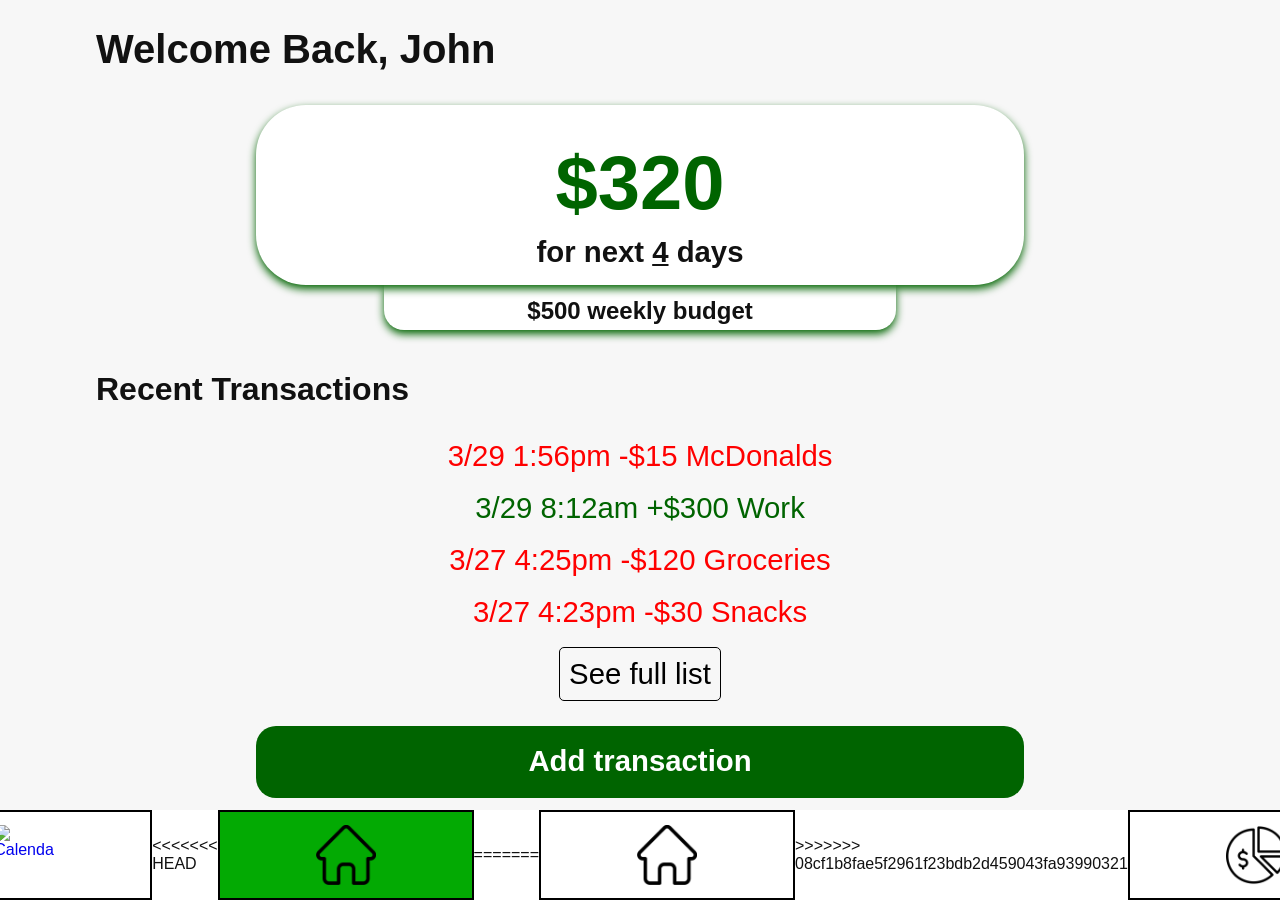
==== index.html @ 89012e49 "Changes" ====
<!DOCTYPE html>
<html lang="en">
<head>
  <meta charset="UTF-8" />
  <meta name="viewport" content="width=device-width, initial-scale=1.0" />
  <title>TerpFinance</title>
  <link rel="stylesheet" href="css/styles.css" />
</head>
<body id="home_background">
    <div class="welcome_message">
        <h1>Welcome Back, John</h1>
    </div>
    <div class="remaining_budget_bg">
        <h1 class="remaining_budget">$320</h1>
        <h2 class="remaining_time">for next <u>4</u> days</h1>
    </div>
    <div class="total_budget_bg">
        <h2 class="total_budget">$500 weekly budget</h1>
    </div>
    <div class="recent_transactions_message">
        <h1>Recent Transactions</h1>
    </div>
    <div class="recent_transactions_bg">
        <ul class="recent_transactions_list">
            <li class="transaction_red">3/29 1:56pm -$15 McDonalds</li>
            <li class="transaction_green">3/29 8:12am +$300 Work</li>
            <li class="transaction_red">3/27 4:25pm -$120 Groceries</li>
            <li class="transaction_red">3/27 4:23pm -$30 Snacks</li>
            <li><button id="open_full_list">See full list</button></li>
        </ul>
    </div>
    <div class="add_transaction_bg">
        <h2 class="add_transaction">Add transaction</h1>
    </div>

    <dialog id="full_list">
        <h2>All Transactions</h2>
        <p id="all_transactions">transaction 1<br>transaction 2<br>transaction 3<br>transaction4<br>transaction 5</p>
        <button id="close_full_list">Close</button>
    </dialog>

    <div class="navigation_bar"> 
        <ul class="menu_bar">
            <li><a href="analytics.html"><img src="Icon-Images/analytics.png" alt="Analytics" class="icon"></a></li>
            <li><a href="calendar.html"><img src="Icon-Images/calendar.png" alt="Calendar" class="icon"></a></li>
<<<<<<< HEAD
            <li><a href="index.html" class="active"><img src="Icon-Images/home.png" alt="Home" class="icon"></a></li>
=======
            <li><a href="index.html"><img src="Icon-Images/home.png" alt="Home" class="icon"></a></li>
>>>>>>> 08cf1b8fae5f2961f23bdb2d459043fa93990321
            <li><a href="budget.html"><img src="Icon-Images/budget.png" alt="Budget" class="icon"></a></li>
            <li><a href="profile.html"><img src="Icon-Images/profile.png" alt="Profile" class="icon"></a></li>
        </ul>
    </div>
    <script src="js/main.js"></script>
</body>
---- css/styles.css ----
* {
  box-sizing: border-box;
}

body {
  margin: 0;
  font-family: Arial, Helvetica, sans-serif;
  color: #111;
  background: #f7f7f7;
}

#home_background {
  height: 100vh;
  margin: 0;
  text-align: left;
  display: flex;
  flex-direction: column;
  align-items: center;
}

.welcome_message {
  height: 10vh;
  width: 85vw;
  margin-bottom: 15px;
  font-size: 15pt;
  font-family: 'Trebuchet MS', 'Lucida Sans Unicode', 'Lucida Grande', 'Lucida Sans', Arial, sans-serif;
}
  
.remaining_budget_bg {
  height: 20vh;
  width: 60vw;
  left: 20vw;
  flex-direction: column;
  display: flex;
  align-items: center;
  background-color: #ffffff;
  border-radius: 50px;
  box-shadow: 0 4px 8px 0 darkgreen;
  z-index: 1;
}

.remaining_budget {
  font-size: 57pt;
  font-family: 'Trebuchet MS', 'Lucida Sans Unicode', 'Lucida Grande', 'Lucida Sans', Arial, sans-serif;
  color: darkgreen;
  margin: 0;
  margin-top: 3.75vh;
}

.remaining_time {
  font-size: 22pt;
  font-family: 'Trebuchet MS', 'Lucida Sans Unicode', 'Lucida Grande', 'Lucida Sans', Arial, sans-serif;
  margin: 0;
  margin-top: 1vh;
}

.total_budget_bg {
  height: 5vh;
  width: 40vw;
  left: 30vw;
  flex-direction: column;
  display: flex;
  align-items: center;
  background-color: #ffffff;
  border-radius: 0 0 20px 20px;
  box-shadow: 0 4px 8px 0 darkgreen;
}

.total_budget {
  font-size: 18pt;
  font-family: 'Trebuchet MS', 'Lucida Sans Unicode', 'Lucida Grande', 'Lucida Sans', Arial, sans-serif;
  margin: 0;
  margin-top: 1.3vh;
}

.recent_transactions_message {
  height: auto;
  width: 85vw;
  margin-top: 20px;
  font-size: 12pt;
  font-family: 'Trebuchet MS', 'Lucida Sans Unicode', 'Lucida Grande', 'Lucida Sans', Arial, sans-serif;
}

.recent_transactions_bg {
  width: 100vw;
  height: auto;
  justify-content: center;
  align-items: center;
}

.recent_transactions_list {
  width: 100vw;
  display: flex;
  padding: 0;
  margin-top: 0;
  flex-direction: column;
  justify-content: center;
  align-items: center;
  list-style-type: none;
}

.transaction_red {
  padding: 1vh;
  font-size: 22pt;  
  font-family: 'Trebuchet MS', 'Lucida Sans Unicode', 'Lucida Grande', 'Lucida Sans', Arial, sans-serif;
  color: red;
}

.transaction_green {
  padding: 1vh;
  font-size: 22pt;  
  font-family: 'Trebuchet MS', 'Lucida Sans Unicode', 'Lucida Grande', 'Lucida Sans', Arial, sans-serif;
  color: darkgreen;
}

#open_full_list {
  all: unset;
  padding: 1vh;
  margin: 1vh;
  border: 1px black solid;
  border-radius: 5px;
  font-size: 22pt;  
  font-family: 'Trebuchet MS', 'Lucida Sans Unicode', 'Lucida Grande', 'Lucida Sans', Arial, sans-serif;
  color: #000000;
}

#full_list::backdrop {
    background-color: rgba(0, 0, 0, 0.5);
}

.add_transaction_bg {
  height: 8vh;
  width: 60vw;
  left: 20vw;
  flex-direction: column;
  display: flex;
  align-items: center;
  background-color: darkgreen;
  border-radius: 20px;
}

.add_transaction {
  font-size: 22pt;
  font-family: 'Trebuchet MS', 'Lucida Sans Unicode', 'Lucida Grande', 'Lucida Sans', Arial, sans-serif;
  color: #ffffff;
  margin: 0;
  margin-top: 2vh;
}

.navigation_bar {
  height: 10vh;
  width: 100vw;
  display: flex;
  position: fixed;
  margin: 0;
  bottom: 0;
  left: 0;
  z-index: 900;
}

.menu_bar {
  width: 100%;
  height: 100%;
  display: flex;
  justify-content: center;
  align-items: center;
  list-style-type: none;
  margin: 0;
  padding: 0;
  background-color: #ffffff;
}

.menu_bar li {
  margin: 0;
  padding: 0;
}

.menu_bar li a {
  width: 20vw;
  height: 10vh;
  display: flex;
  justify-content: center;
  align-items: center;
  text-decoration: none;
  border: 2px black solid;
<<<<<<< HEAD
  transition: background-color 0.2s ease;
}

.menu_bar li a:hover {
  background-color: rgb(3, 170, 3);
}

.menu_bar li a.active{
  background-color: rgb(3, 170, 3);
=======
}

.menu_bar li a:hover {
  background-color: #faf21b;
>>>>>>> 08cf1b8fae5f2961f23bdb2d459043fa93990321
}

.background {
  background-color: white;
}

.icon {
  width: 60px;
  height: 60px;
}

.pie-chart {
  margin: 50px auto;
  width: 400px;
  height: 400px;
  border-radius: 50%;
  background: conic-gradient(
    from 315deg,
    darkred 0% 5%,
    yellow 5% 15%,       
    darkgreen 15% 50%,   
    purple 50% 100%
  );
}

.color-text1 {
  color: yellow;
  background-color: black;
  padding: 10px;
  font-size: 24px;
  font-weight: bold;
  text-align: center;
}

.color-text2 {
  color: purple;
  background-color: yellow;
  padding: 10px;
  font-size: 24px;
  font-weight: bold;
  text-align: center;
}

.legend {
  list-style: none;
  padding: 0;
  display: flex;
  gap: 30px;
  align-items: center;
  background-color: rgba(39, 121, 165, 0);
}

.legend li {
  display: flex;
  align-items: center;
  margin-bottom: 8px;
}

.color-box {
  width: 20px;
  height: 20px;
  margin-right: 10px;
  border: 1px solid black;
}

.darkred { 
  background-color: darkred; 
}

.darkgreen {
  background-color: darkgreen; 
}

.purple { 
  background-color: purple; 
}

.yellow {
  background-color: yellow;
}

.pfp {
  display: flex;
  flex-direction: column;
  justify-content: center;
  align-items:center;
  margin-top: 60px;
  text-align: center;
}

.pfp p {
  font-weight: bold;
  font-size: 40px;
  margin-top: 15px;
  margin-bottom: 0;
}

.pfp-img {
  width: 200px;
  cursor: pointer;
}

.name {
  font-weight: bold;
  font-size: 22px;
  margin-top: 15px;
}

.notif {
  display: none; 
  position: fixed;
  top: 0;
  left: 0;
  width: 100%;
  height: 100%;
  background-color: rgba(0,0,0,0.5);
}

.notif-content {
  background-color: white;
  width: 300px;
  padding: 20px;
  margin: 200px auto;
  border-radius: 8px;
}

.close {
  margin-top: 15px;
  padding: 8px 15px;
  cursor: pointer;
}

/* Budget page styles */

.screen {
  width: 100%;
  max-width: 1000px;
  margin: 0 auto;
  padding: 32px 24px 120px;
}

.page-header h1 {
  margin: 0 0 8px;
  font-size: 44px;
}

.page-header p {
  margin: 0 0 20px;
  font-size: 24px;
  color: #555;
}

.card {
  background: #cfcdcd;
  border-radius: 22px;
  padding: 20px;
  margin-bottom: 18px;
  box-shadow: 0 1px 4px rgba(0, 0, 0, 0.08);
}

.summary-card h2,
.budget-section h2 {
  margin: 0 0 14px;
  font-size: 22px;
}

.inner-card {
  background: #f5f5f5;
  border-radius: 18px;
  padding: 18px;
}

.inner-card h3 {
  margin: 0 0 6px;
  font-size: 24px;
}

.muted {
  margin: 0;
<<<<<<< HEAD
  color: #222222;
  font-size: 24px;
=======
  color: #555;
  font-size: 21px;
>>>>>>> 08cf1b8fae5f2961f23bdb2d459043fa93990321
}

.row {
  display: flex;
}

.between {
  justify-content: space-between;
}

.start {
  align-items: flex-start;
}

.small-text {
<<<<<<< HEAD
  font-size: 21px;
  color: #222222;
=======
  font-size: 18px;
  color: #444;
>>>>>>> 08cf1b8fae5f2961f23bdb2d459043fa93990321
}

.money {
  font-weight: 700;
  font-size: 24px;
}

.positive {
  color: #3d7d4c;
}

.warning {
  color: #b38315;
}

.danger {
  color: #cc3b3b;
}

.progress-bar {
  width: 100%;
  height: 18px;
  background: #d5d5d5;
  border-radius: 999px;
  overflow: hidden;
  margin: 16px 0 16px;
}

.progress-fill {
  height: 100%;
  border-radius: 999px;
}

.budget-green {
  background: #4f8761;
}

.budget-yellow {
  background: #d6a834;
}

.budget-red {
  background: #d14a4a;
}

.action-row {
  display: flex;
  gap: 16px;
  margin-bottom: 18px;
}

.primary-btn,
.secondary-btn,
.icon-btn {
  border: none;
  cursor: pointer;
<<<<<<< HEAD
  font-size: 24px;
=======
  font-size: 18px;
>>>>>>> 08cf1b8fae5f2961f23bdb2d459043fa93990321
}

.primary-btn {
  flex: 1;
<<<<<<< HEAD
  background: #4e925d;
=======
  background: #5a9667;
>>>>>>> 08cf1b8fae5f2961f23bdb2d459043fa93990321
  color: white;
  padding: 15px 18px;
  border-radius: 16px;
}

.secondary-btn {
  flex: 1;
  background: white;
  color: #356a49;
  border: 2px solid #5a9667;
  padding: 13px 18px;
  border-radius: 16px;
}

.budget-section {
  margin-bottom: 20px;
}

.section-title-row {
  margin-bottom: 10px;
}
.collapsible-header {
  display: flex;
  justify-content: space-between;
  align-items: center;
  cursor: pointer;
}

.expand-toggle {
  background: transparent;
  border: none;
  cursor: pointer;
  padding: 4px 8px;
  display: flex;
  align-items: center;
  justify-content: center;
}

.expand-toggle .chevron {
  font-size: 20px;
  transition: transform 0.25s ease;
}

.expand-toggle .chevron.rotated {
  transform: rotate(-90deg);
}

.budget-card {
<<<<<<< HEAD
  background: #ffffff;
  border: 5px solid #929292;
=======
  background: #cfcdcd;
>>>>>>> 08cf1b8fae5f2961f23bdb2d459043fa93990321
  border-radius: 20px;
  padding: 18px;
  margin-bottom: 14px;
  box-shadow: 0 1px 3px rgba(0, 0, 0, 0.07);
}

.budget-top {
  display: flex;
  justify-content: space-between;
  align-items: flex-start;
  gap: 14px;
}

.budget-card h3 {
  margin: 0 0 8px;
<<<<<<< HEAD
  font-size: 24px;
}

.budget-meta {
  font-size: 23px;
=======
  font-size: 22px;
}

.budget-meta {
  font-size: 18px;
>>>>>>> 08cf1b8fae5f2961f23bdb2d459043fa93990321
  margin-bottom: 6px;
}

.status-text {
<<<<<<< HEAD
  font-size: 20px;
=======
  font-size: 17px;
>>>>>>> 08cf1b8fae5f2961f23bdb2d459043fa93990321
  font-weight: 700;
  margin-top: 10px;
}

.status-good {
  color: #3d7d4c;
}

.status-warning {
  color: #b38315;
}

.status-danger {
  color: #cc3b3b;
}

.card-button-row {
  display: flex;
  gap: 14px;
  margin-top: 16px;
}

.modal {
  position: fixed;
  inset: 0;
  background: rgba(0, 0, 0, 0.42);
  display: flex;
  justify-content: center;
  align-items: center;
  padding: 18px;
  z-index: 1000;
}

.modal-content {
  width: 540px;
  max-height: 90vh;
  overflow-y: auto;
  background: white;
  border-radius: 24px;
  padding: 22px 26px 26px;
}

.modal-header {
  display: flex;
  justify-content: space-between;
  align-items: center;
  margin-bottom: 12px;
}

.modal-header h2 {
  margin: 0;
  font-size: 30px;
}

.icon-btn {
  background: transparent;
  font-size: 28px;
  line-height: 1;
  color: #111;
}

.modal-content form {
  display: flex;
  flex-direction: column;
  gap: 10px;
}

.modal-content label {
  font-size: 18px;
  font-weight: 700;
  margin-top: 4px;
}

.modal-content input,
.modal-content select {
  width: 100%;
  padding: 14px 16px;
  border: 1px solid #bdbdbd;
  border-radius: 14px;
  font-size: 18px;
  background: white;
}

.modal-button-row {
  display: flex;
  gap: 16px;
  margin-top: 20px;
}

.hidden,
.modal.hidden {
  display: none !important;
}

.profile-container {
  padding: 20px;
  margin-bottom: 120px;
}

.profile-container h2 {
  font-size: 28px;
  margin-bottom: 15px;
}

.preset {
  background: #e5e5e5;
  border-radius: 15px;
  margin-bottom: 12px;
  overflow: hidden;
}

.preset-header {
  width: 100%;
  padding: 15px;
  font-size: 18px;
  background: none;
  border: none;
  text-align: left;
  cursor: pointer;
  display: flex;
  justify-content: space-between;
}

.preset-header:hover {
  background: #d4d4d4;
}

.preset-content {
  display: none;
  padding: 15px;
  background: #f9f9f9;
}

.preset-content input,
.preset-content select {
  width: 100%;
  padding: 8px;
  margin: 6px 0 12px;
  border-radius: 8px;
  border: 1px solid #ccc;
}

.radio-group {
  display: flex;
  gap: 15px;
  margin-bottom: 10px;
}

.custom-profile {
  margin-top: 20px;
  text-align: center;
}

.custom-btn {
  background: #ddd;
  padding: 15px;
  border-radius: 12px;
  border: none;
  cursor: pointer;
  font-size: 16px;
}

.save-btn {
  margin-top: 10px;
  background: darkgreen;
  color: white;
  padding: 10px;
  border-radius: 10px;
  border: none;
  cursor: pointer;
}

.hidden {
  display: none;
}
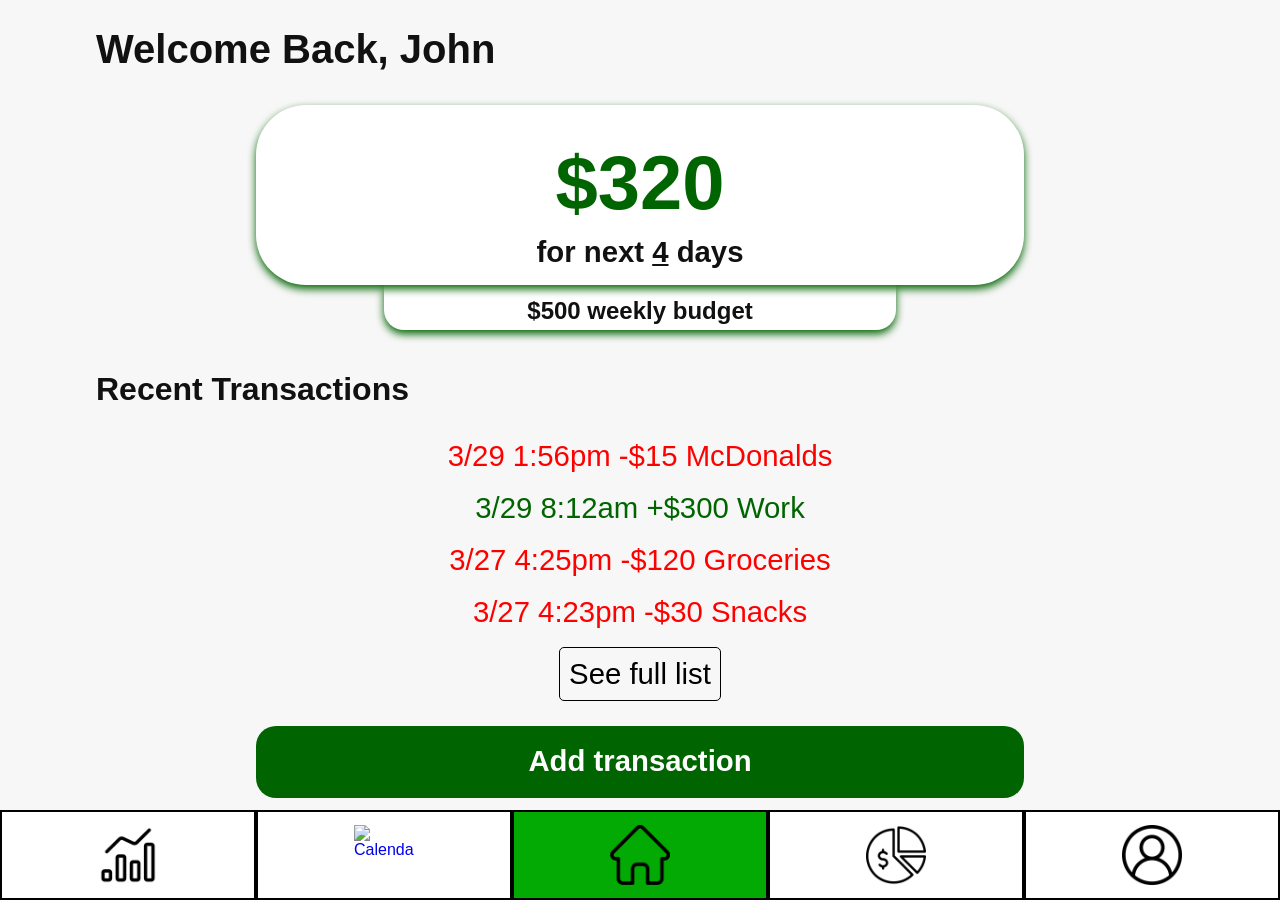
==== commit ffb1649d: "Changes-Arik" ====
--- a/index.html
+++ b/index.html
@@ -43,11 +43,7 @@
         <ul class="menu_bar">
             <li><a href="analytics.html"><img src="Icon-Images/analytics.png" alt="Analytics" class="icon"></a></li>
             <li><a href="calendar.html"><img src="Icon-Images/calendar.png" alt="Calendar" class="icon"></a></li>
-<<<<<<< HEAD
             <li><a href="index.html" class="active"><img src="Icon-Images/home.png" alt="Home" class="icon"></a></li>
-=======
-            <li><a href="index.html"><img src="Icon-Images/home.png" alt="Home" class="icon"></a></li>
->>>>>>> 08cf1b8fae5f2961f23bdb2d459043fa93990321
             <li><a href="budget.html"><img src="Icon-Images/budget.png" alt="Budget" class="icon"></a></li>
             <li><a href="profile.html"><img src="Icon-Images/profile.png" alt="Profile" class="icon"></a></li>
         </ul>
--- a/css/styles.css
+++ b/css/styles.css
@@ -183,7 +183,6 @@
   align-items: center;
   text-decoration: none;
   border: 2px black solid;
-<<<<<<< HEAD
   transition: background-color 0.2s ease;
 }
 
@@ -193,12 +192,6 @@
 
 .menu_bar li a.active{
   background-color: rgb(3, 170, 3);
-=======
-}
-
-.menu_bar li a:hover {
-  background-color: #faf21b;
->>>>>>> 08cf1b8fae5f2961f23bdb2d459043fa93990321
 }
 
 .background {
@@ -378,13 +371,8 @@
 
 .muted {
   margin: 0;
-<<<<<<< HEAD
   color: #222222;
   font-size: 24px;
-=======
-  color: #555;
-  font-size: 21px;
->>>>>>> 08cf1b8fae5f2961f23bdb2d459043fa93990321
 }
 
 .row {
@@ -400,13 +388,8 @@
 }
 
 .small-text {
-<<<<<<< HEAD
   font-size: 21px;
   color: #222222;
-=======
-  font-size: 18px;
-  color: #444;
->>>>>>> 08cf1b8fae5f2961f23bdb2d459043fa93990321
 }
 
 .money {
@@ -463,20 +446,12 @@
 .icon-btn {
   border: none;
   cursor: pointer;
-<<<<<<< HEAD
   font-size: 24px;
-=======
-  font-size: 18px;
->>>>>>> 08cf1b8fae5f2961f23bdb2d459043fa93990321
 }
 
 .primary-btn {
   flex: 1;
-<<<<<<< HEAD
   background: #4e925d;
-=======
-  background: #5a9667;
->>>>>>> 08cf1b8fae5f2961f23bdb2d459043fa93990321
   color: white;
   padding: 15px 18px;
   border-radius: 16px;
@@ -525,12 +500,8 @@
 }
 
 .budget-card {
-<<<<<<< HEAD
   background: #ffffff;
   border: 5px solid #929292;
-=======
-  background: #cfcdcd;
->>>>>>> 08cf1b8fae5f2961f23bdb2d459043fa93990321
   border-radius: 20px;
   padding: 18px;
   margin-bottom: 14px;
@@ -546,28 +517,16 @@
 
 .budget-card h3 {
   margin: 0 0 8px;
-<<<<<<< HEAD
   font-size: 24px;
 }
 
 .budget-meta {
   font-size: 23px;
-=======
-  font-size: 22px;
-}
-
-.budget-meta {
-  font-size: 18px;
->>>>>>> 08cf1b8fae5f2961f23bdb2d459043fa93990321
   margin-bottom: 6px;
 }
 
 .status-text {
-<<<<<<< HEAD
   font-size: 20px;
-=======
-  font-size: 17px;
->>>>>>> 08cf1b8fae5f2961f23bdb2d459043fa93990321
   font-weight: 700;
   margin-top: 10px;
 }
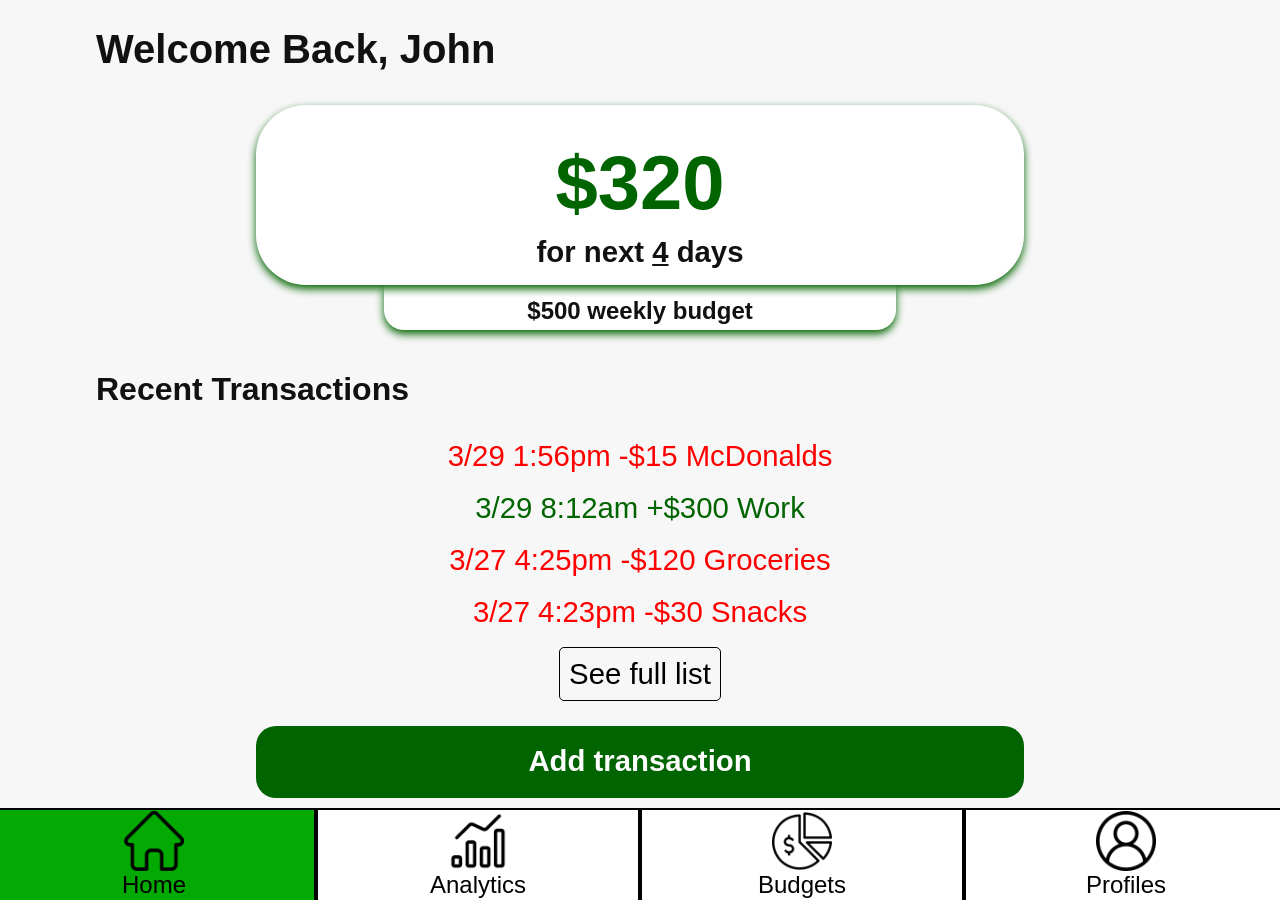
==== commit 5f3b263f: "navbar changes" ====
--- a/index.html
+++ b/index.html
@@ -41,12 +41,11 @@
 
     <div class="navigation_bar"> 
         <ul class="menu_bar">
-            <li><a href="analytics.html"><img src="Icon-Images/analytics.png" alt="Analytics" class="icon"></a></li>
-            <li><a href="calendar.html"><img src="Icon-Images/calendar.png" alt="Calendar" class="icon"></a></li>
-            <li><a href="index.html" class="active"><img src="Icon-Images/home.png" alt="Home" class="icon"></a></li>
-            <li><a href="budget.html"><img src="Icon-Images/budget.png" alt="Budget" class="icon"></a></li>
-            <li><a href="profile.html"><img src="Icon-Images/profile.png" alt="Profile" class="icon"></a></li>
+            <li><a href="index.html" class="active"><img src="Icon-Images/home.png" alt="Home" class="icon"><p>Home</p></a></li>
+            <li><a href="analytics.html"><img src="Icon-Images/analytics.png" alt="Analytics" class="icon"><p>Analytics</p></a></li>
+            <li><a href="budget.html"><img src="Icon-Images/budget.png" alt="Budget" class="icon"><p>Budgets</p></a></li>
+            <li><a href="profile.html"><img src="Icon-Images/profile.png" alt="Profile" class="icon"><p>Profiles</p></a></li>
         </ul>
     </div>
     <script src="js/main.js"></script>
-</body>
+</body>
--- a/css/styles.css
+++ b/css/styles.css
@@ -4,7 +4,7 @@
 
 body {
   margin: 0;
-  font-family: Arial, Helvetica, sans-serif;
+  font-family: Arial;
   color: #111;
   background: #f7f7f7;
 }
@@ -23,7 +23,7 @@
   width: 85vw;
   margin-bottom: 15px;
   font-size: 15pt;
-  font-family: 'Trebuchet MS', 'Lucida Sans Unicode', 'Lucida Grande', 'Lucida Sans', Arial, sans-serif;
+  font-family: Arial;
 }
   
 .remaining_budget_bg {
@@ -41,7 +41,7 @@
 
 .remaining_budget {
   font-size: 57pt;
-  font-family: 'Trebuchet MS', 'Lucida Sans Unicode', 'Lucida Grande', 'Lucida Sans', Arial, sans-serif;
+  font-family: Arial;
   color: darkgreen;
   margin: 0;
   margin-top: 3.75vh;
@@ -49,7 +49,7 @@
 
 .remaining_time {
   font-size: 22pt;
-  font-family: 'Trebuchet MS', 'Lucida Sans Unicode', 'Lucida Grande', 'Lucida Sans', Arial, sans-serif;
+  font-family: Arial;
   margin: 0;
   margin-top: 1vh;
 }
@@ -68,7 +68,7 @@
 
 .total_budget {
   font-size: 18pt;
-  font-family: 'Trebuchet MS', 'Lucida Sans Unicode', 'Lucida Grande', 'Lucida Sans', Arial, sans-serif;
+  font-family: Arial;
   margin: 0;
   margin-top: 1.3vh;
 }
@@ -78,7 +78,7 @@
   width: 85vw;
   margin-top: 20px;
   font-size: 12pt;
-  font-family: 'Trebuchet MS', 'Lucida Sans Unicode', 'Lucida Grande', 'Lucida Sans', Arial, sans-serif;
+  font-family: Arial;
 }
 
 .recent_transactions_bg {
@@ -102,14 +102,14 @@
 .transaction_red {
   padding: 1vh;
   font-size: 22pt;  
-  font-family: 'Trebuchet MS', 'Lucida Sans Unicode', 'Lucida Grande', 'Lucida Sans', Arial, sans-serif;
+  font-family: Arial;
   color: red;
 }
 
 .transaction_green {
   padding: 1vh;
   font-size: 22pt;  
-  font-family: 'Trebuchet MS', 'Lucida Sans Unicode', 'Lucida Grande', 'Lucida Sans', Arial, sans-serif;
+  font-family: Arial;
   color: darkgreen;
 }
 
@@ -120,7 +120,7 @@
   border: 1px black solid;
   border-radius: 5px;
   font-size: 22pt;  
-  font-family: 'Trebuchet MS', 'Lucida Sans Unicode', 'Lucida Grande', 'Lucida Sans', Arial, sans-serif;
+  font-family: Arial;
   color: #000000;
 }
 
@@ -141,7 +141,7 @@
 
 .add_transaction {
   font-size: 22pt;
-  font-family: 'Trebuchet MS', 'Lucida Sans Unicode', 'Lucida Grande', 'Lucida Sans', Arial, sans-serif;
+  font-family: Arial;
   color: #ffffff;
   margin: 0;
   margin-top: 2vh;
@@ -173,24 +173,41 @@
 .menu_bar li {
   margin: 0;
   padding: 0;
+  border: 2px black solid;
 }
 
 .menu_bar li a {
-  width: 20vw;
+  width: 25vw;
   height: 10vh;
   display: flex;
+  flex-direction: column;
   justify-content: center;
   align-items: center;
   text-decoration: none;
-  border: 2px black solid;
   transition: background-color 0.2s ease;
 }
 
-.menu_bar li a:hover {
+.menu_bar li p {
+  padding: 0;
+  margin: 0;
+  text-align: center;
+  font-size: 18pt;
+  color: #000000;
+}
+
+.menu_bar li a.hover {
   background-color: rgb(3, 170, 3);
 }
 
+.menu_bar li p.hover {
+  background-color: rgb(3, 170, 3);
+}
+
 .menu_bar li a.active{
+  background-color: rgb(3, 170, 3);
+}
+
+.menu_bar li p.active {
   background-color: rgb(3, 170, 3);
 }
 
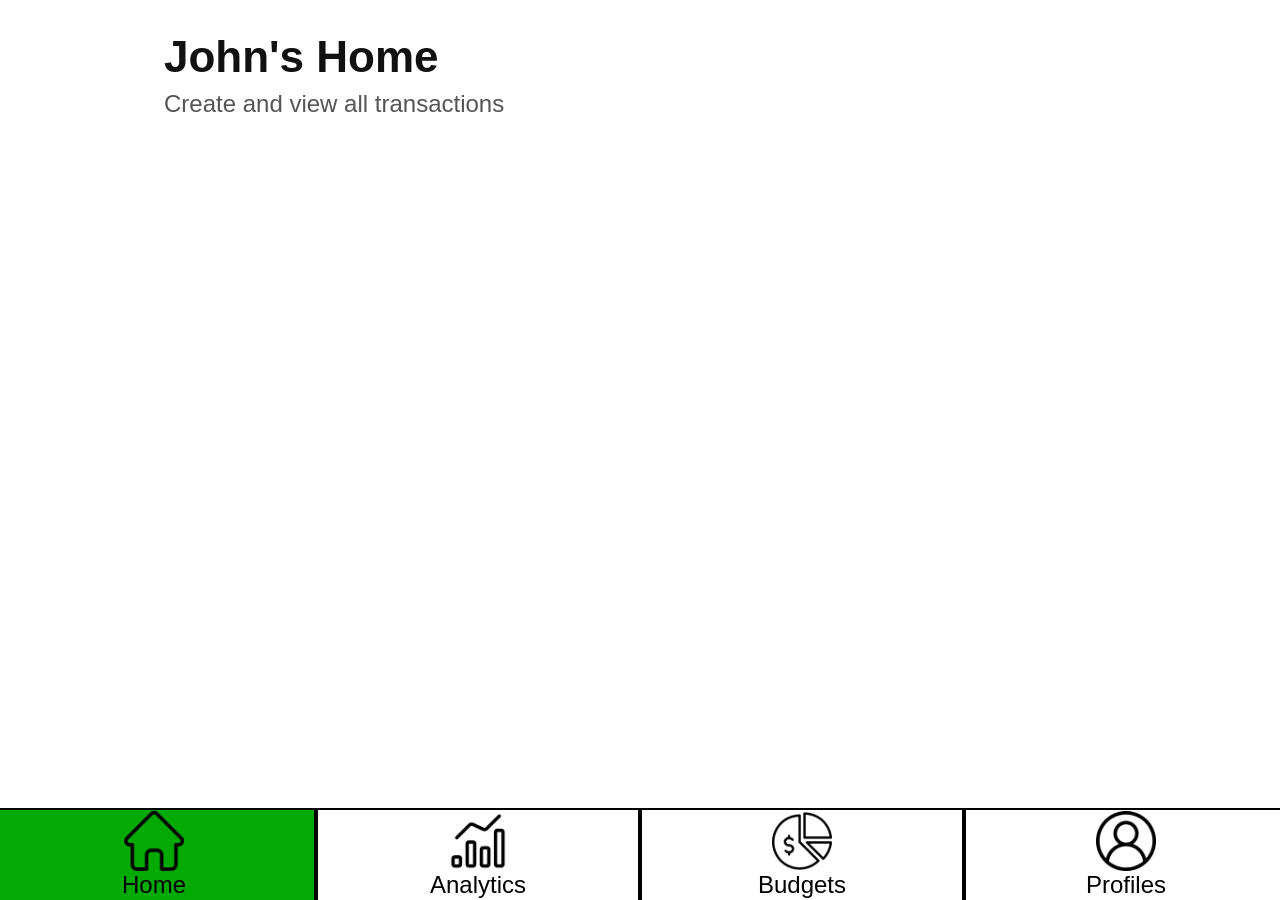
==== commit fd94e422: "made page styles similar" ====
--- a/index.html
+++ b/index.html
@@ -6,38 +6,13 @@
   <title>TerpFinance</title>
   <link rel="stylesheet" href="css/styles.css" />
 </head>
-<body id="home_background">
-    <div class="welcome_message">
-        <h1>Welcome Back, John</h1>
-    </div>
-    <div class="remaining_budget_bg">
-        <h1 class="remaining_budget">$320</h1>
-        <h2 class="remaining_time">for next <u>4</u> days</h1>
-    </div>
-    <div class="total_budget_bg">
-        <h2 class="total_budget">$500 weekly budget</h1>
-    </div>
-    <div class="recent_transactions_message">
-        <h1>Recent Transactions</h1>
-    </div>
-    <div class="recent_transactions_bg">
-        <ul class="recent_transactions_list">
-            <li class="transaction_red">3/29 1:56pm -$15 McDonalds</li>
-            <li class="transaction_green">3/29 8:12am +$300 Work</li>
-            <li class="transaction_red">3/27 4:25pm -$120 Groceries</li>
-            <li class="transaction_red">3/27 4:23pm -$30 Snacks</li>
-            <li><button id="open_full_list">See full list</button></li>
-        </ul>
-    </div>
-    <div class="add_transaction_bg">
-        <h2 class="add_transaction">Add transaction</h1>
-    </div>
-
-    <dialog id="full_list">
-        <h2>All Transactions</h2>
-        <p id="all_transactions">transaction 1<br>transaction 2<br>transaction 3<br>transaction4<br>transaction 5</p>
-        <button id="close_full_list">Close</button>
-    </dialog>
+<body class="background">
+    <main class="screen">
+        <section class="page-header">
+            <h1 id="welcome_back">John's Home</h1>
+            <p>Create and view all transactions</p>
+        </section>
+    </main>
 
     <div class="navigation_bar"> 
         <ul class="menu_bar">
--- a/css/styles.css
+++ b/css/styles.css
@@ -639,8 +639,6 @@
 }
 
 .profile-container {
-  padding: 20px;
-  margin-bottom: 120px;
 }
 
 .profile-container h2 {
@@ -706,6 +704,12 @@
   font-size: 16px;
 }
 
+.save-profile {
+  display: flex;
+  align-items: center;
+  justify-content: center;
+}
+
 .save-btn {
   margin-top: 10px;
   background: darkgreen;
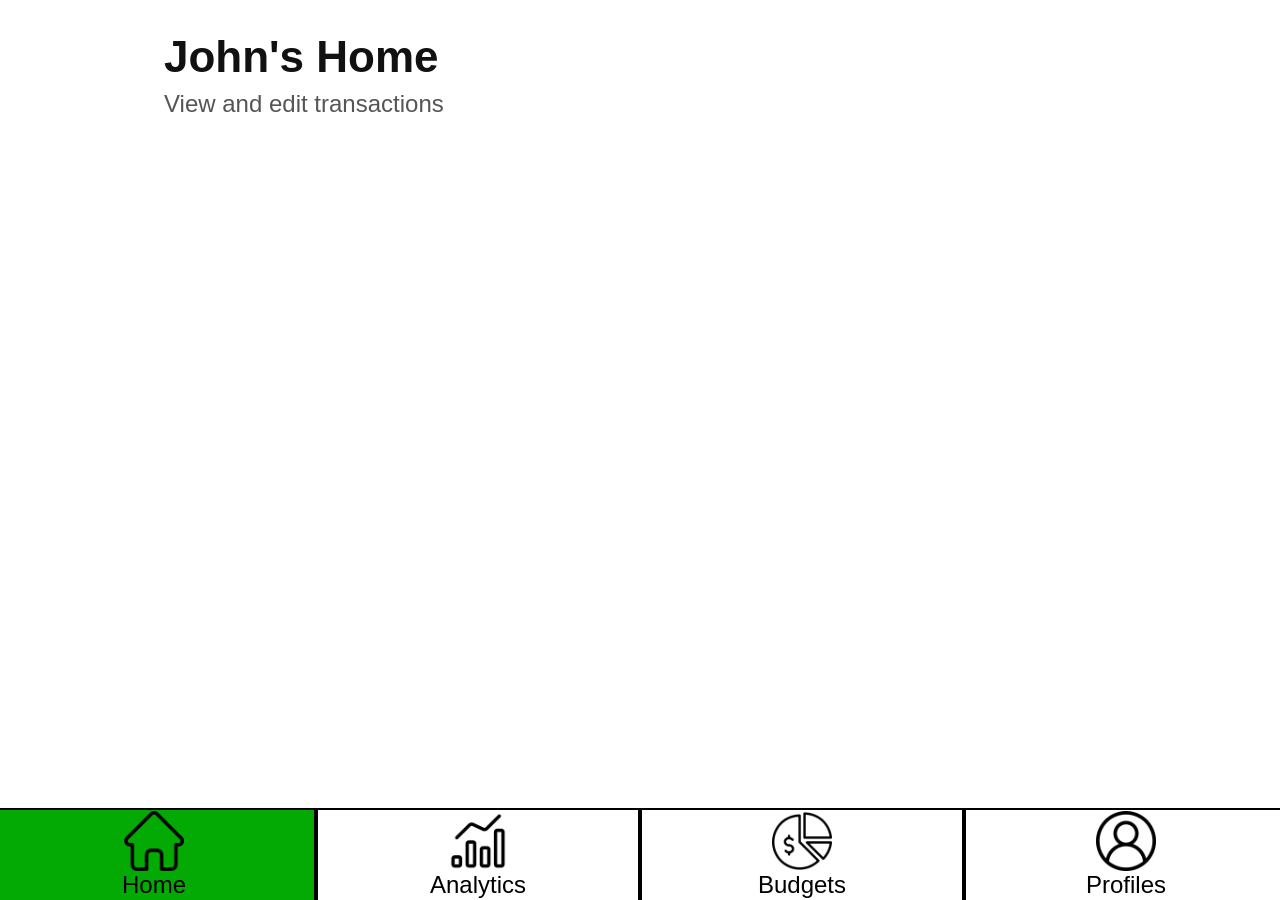
==== commit fcd201f5: "added graph dropdown" ====
--- a/index.html
+++ b/index.html
@@ -10,7 +10,7 @@
     <main class="screen">
         <section class="page-header">
             <h1 id="welcome_back">John's Home</h1>
-            <p>Create and view all transactions</p>
+            <p>View and edit transactions</p>
         </section>
     </main>
 
--- a/css/styles.css
+++ b/css/styles.css
@@ -110,7 +110,7 @@
   padding: 1vh;
   font-size: 22pt;  
   font-family: Arial;
-  color: darkgreen;
+  color: #3d7d4c;
 }
 
 #open_full_list {
@@ -220,125 +220,95 @@
   height: 60px;
 }
 
-.pie-chart {
-  margin: 50px auto;
-  width: 400px;
-  height: 400px;
-  border-radius: 50%;
-  background: conic-gradient(
-    from 315deg,
-    darkred 0% 5%,
-    yellow 5% 15%,       
-    darkgreen 15% 50%,   
-    purple 50% 100%
-  );
-}
-
-.color-text1 {
-  color: yellow;
-  background-color: black;
-  padding: 10px;
-  font-size: 24px;
-  font-weight: bold;
+.overall_trend_dark_bg {
+  padding: 3px 20px 18px 20px;
+  background-color: #cfcdcd;
+  border-radius: 20px;
+}
+
+.overall_trend_light_bg {
+  padding: 3px 20px;
+  background-color: #ffffff;
+  border-radius: 20px;
+}
+
+.switch {
+position: relative;
+width: 100px;
+height: 50px;
+cursor: pointer;
+left: 76vw;
+bottom: 6.7vh;
+}
+
+.track {
+width: 100%;
+height: 100%;
+background: #ccc;
+border-radius: 50px;
+transition: background 0.3s;
+}
+
+.thumb {
+position: absolute;
+width: 44px;
+height: 44px;
+top: 3px;
+left: 3px;
+border-radius: 50%;
+background: white;
+display: flex;
+justify-content: center;
+align-items: center;
+transition: left 0.3s;
+overflow: hidden;
+}
+
+.switch.on .thumb {
+left: 53px;
+}
+
+.thumb img {
+width: 32px;
+height: 32px;
+object-fit: contain;
+position: absolute;
+transition: opacity 0.3s;
+}
+
+.icon-on {
+opacity: 0;
+}
+
+.switch.on .icon-on {
+opacity: 1;
+}
+
+.switch.on .icon-off {
+opacity: 0;
+}
+
+#graph_dropdown {
+  position: relative;
+  width: 120px;
+  height: 50px;
+  font-size: 15pt;
+  padding: 5px;
   text-align: center;
-}
-
-.color-text2 {
-  color: purple;
-  background-color: yellow;
-  padding: 10px;
-  font-size: 24px;
-  font-weight: bold;
+  left: 45vw;
+  top: -115px;
+  border-radius: 10px;
+}
+
+.graph_dropdown_option {
+  font-size: 12pt;
   text-align: center;
 }
 
-.legend {
-  list-style: none;
-  padding: 0;
-  display: flex;
-  gap: 30px;
-  align-items: center;
-  background-color: rgba(39, 121, 165, 0);
-}
-
-.legend li {
-  display: flex;
-  align-items: center;
-  margin-bottom: 8px;
-}
-
-.color-box {
-  width: 20px;
-  height: 20px;
-  margin-right: 10px;
-  border: 1px solid black;
-}
-
-.darkred { 
-  background-color: darkred; 
-}
-
-.darkgreen {
-  background-color: darkgreen; 
-}
-
-.purple { 
-  background-color: purple; 
-}
-
-.yellow {
-  background-color: yellow;
-}
-
-.pfp {
-  display: flex;
-  flex-direction: column;
-  justify-content: center;
-  align-items:center;
-  margin-top: 60px;
-  text-align: center;
-}
-
-.pfp p {
-  font-weight: bold;
-  font-size: 40px;
-  margin-top: 15px;
-  margin-bottom: 0;
-}
-
-.pfp-img {
-  width: 200px;
-  cursor: pointer;
-}
-
-.name {
-  font-weight: bold;
-  font-size: 22px;
-  margin-top: 15px;
-}
-
-.notif {
-  display: none; 
-  position: fixed;
-  top: 0;
-  left: 0;
-  width: 100%;
-  height: 100%;
-  background-color: rgba(0,0,0,0.5);
-}
-
-.notif-content {
-  background-color: white;
-  width: 300px;
-  padding: 20px;
-  margin: 200px auto;
-  border-radius: 8px;
-}
-
-.close {
-  margin-top: 15px;
-  padding: 8px 15px;
-  cursor: pointer;
+#graph_image {
+  width: 90vw;
+  height: auto;
+  margin-top: -100px;
 }
 
 /* Budget page styles */
@@ -638,9 +608,6 @@
   display: none !important;
 }
 
-.profile-container {
-}
-
 .profile-container h2 {
   font-size: 28px;
   margin-bottom: 15px;
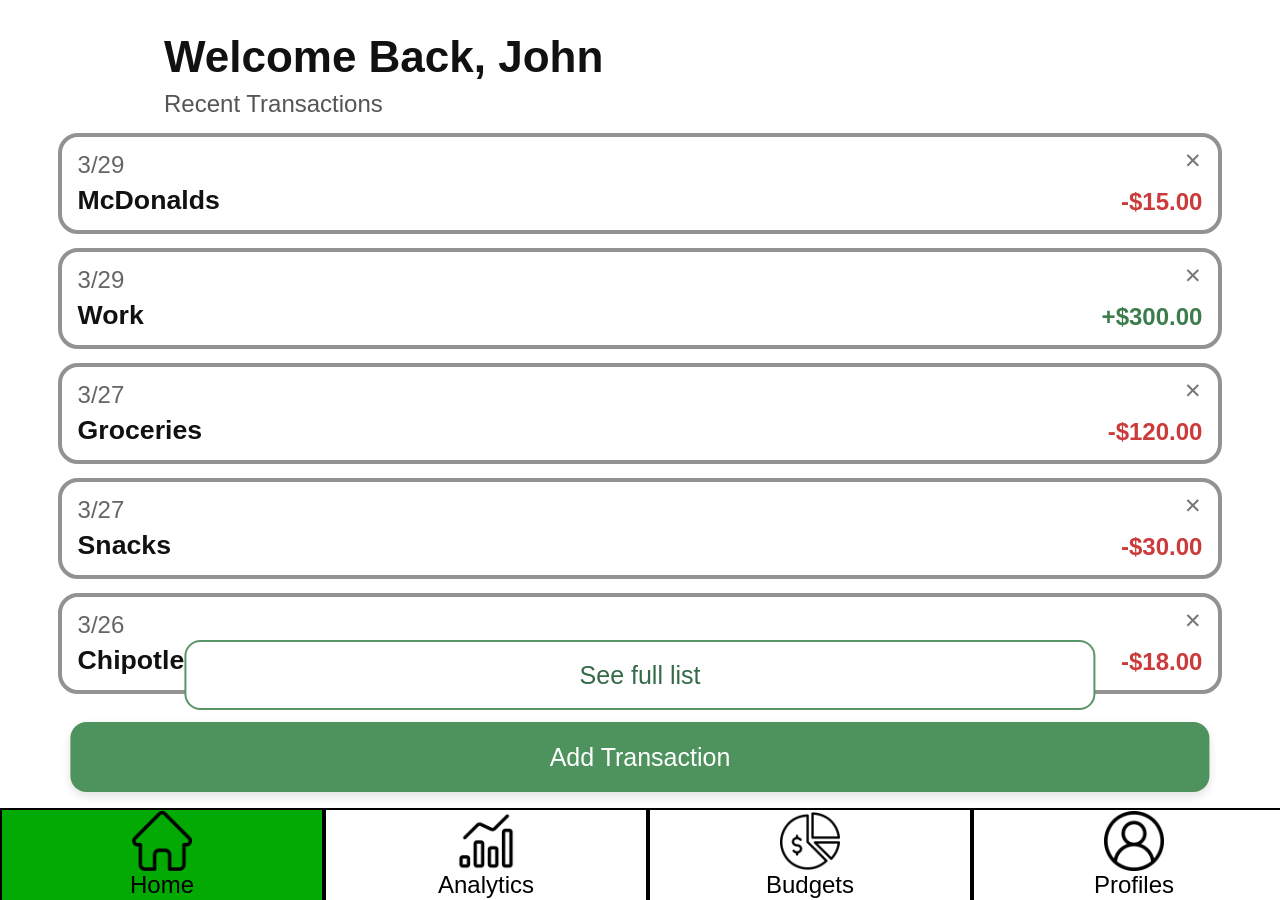
==== commit 7992ddb1: "Transactions Page Updated the HTML structure to include a welcome message, transaction section, and " ====
--- a/index.html
+++ b/index.html
@@ -4,23 +4,109 @@
   <meta charset="UTF-8" />
   <meta name="viewport" content="width=device-width, initial-scale=1.0" />
   <title>TerpFinance</title>
-  <link rel="stylesheet" href="css/styles.css" />
+  <link rel="stylesheet" href="css/home.css" />
 </head>
-<body class="background">
-    <main class="screen">
-        <section class="page-header">
-            <h1 id="welcome_back">John's Home</h1>
-            <p>View and edit transactions</p>
-        </section>
-    </main>
+<body id="home_background">
 
-    <div class="navigation_bar"> 
-        <ul class="menu_bar">
-            <li><a href="index.html" class="active"><img src="Icon-Images/home.png" alt="Home" class="icon"><p>Home</p></a></li>
-            <li><a href="analytics.html"><img src="Icon-Images/analytics.png" alt="Analytics" class="icon"><p>Analytics</p></a></li>
-            <li><a href="budget.html"><img src="Icon-Images/budget.png" alt="Budget" class="icon"><p>Budgets</p></a></li>
-            <li><a href="profile.html"><img src="Icon-Images/profile.png" alt="Profile" class="icon"><p>Profiles</p></a></li>
-        </ul>
+  <div class="home_page">
+    <div class="welcome_message">
+      <h1 id="welcome_back">Welcome Back, John</h1>
+      <p id="recent_transaction">Recent Transactions</p>
     </div>
-    <script src="js/main.js"></script>
-</body>+
+    <div class="transactions_section">
+      <ul class="transactions_list" id="transactions_list"></ul>
+    </div>
+
+    <div class="home_action_buttons">
+      <button id="open_full_list" type="button">See full list</button>
+
+      <button class="add_transaction_btn" id="add_transaction_btn" type="button">
+        Add Transaction
+      </button>
+    </div>
+  </div>
+
+  <dialog id="transaction_modal">
+    <h2>Add Transaction</h2>
+    <form id="transaction_form">
+      <input type="text" id="name" placeholder="Name" required />
+      <input
+        type="number"
+        id="amount"
+        placeholder="Amount"
+        required
+        min="0.01"
+        step="0.01"
+      />
+
+      <select id="type">
+        <option value="expense">Expense</option>
+        <option value="income">Income</option>
+      </select>
+
+      <select id="category">
+        <option value="food">Food</option>
+        <option value="transportation">Transportation</option>
+        <option value="shopping">Shopping</option>
+        <option value="entertainment">Entertainment</option>
+        <option value="bills">Bills</option>
+        <option value="health">Health</option>
+        <option value="education">Education</option>
+        <option value="other">Other</option>
+      </select>
+
+      <div class="modal_buttons">
+        <button type="submit">Add</button>
+        <button type="button" id="close_modal">Cancel</button>
+      </div>
+    </form>
+  </dialog>
+
+  <dialog id="full_list">
+    <h2>All Transactions</h2>
+    <div id="all_transactions"></div>
+    <button id="close_full_list" type="button">Close</button>
+  </dialog>
+
+  <dialog id="delete_confirm_modal">
+    <h2>Are you sure you want to delete this transaction?</h2>
+
+    <div class="modal_buttons">
+      <button id="confirm_delete_btn" type="button">Delete</button>
+      <button id="cancel_delete_btn" type="button">Cancel</button>
+    </div>
+  </dialog>
+
+  <div class="navigation_bar">
+    <ul class="menu_bar">
+      <li>
+        <a href="index.html" class="active">
+          <img src="Icon-Images/home.png" alt="Home" class="icon">
+          <p>Home</p>
+        </a>
+      </li>
+      <li>
+        <a href="analytics.html">
+          <img src="Icon-Images/analytics.png" alt="Analytics" class="icon">
+          <p>Analytics</p>
+        </a>
+      </li>
+      <li>
+        <a href="budget.html">
+          <img src="Icon-Images/budget.png" alt="Budget" class="icon">
+          <p>Budgets</p>
+        </a>
+      </li>
+      <li>
+        <a href="profile.html">
+          <img src="Icon-Images/profile.png" alt="Profile" class="icon">
+          <p>Profiles</p>
+        </a>
+      </li>
+    </ul>
+  </div>
+
+  <script src="js/transactions.js"></script>
+</body>
+</html>
--- a/css/home.css
+++ b/css/home.css
@@ -0,0 +1,387 @@
+* {
+  box-sizing: border-box;
+}
+
+body {
+  margin: 0;
+  font-family: Arial;
+  color: #111;
+  background: white;
+}
+
+#home_background {
+  height: 100vh;
+  display: flex;
+  flex-direction: column;
+  align-items: center;
+  overflow: hidden;
+}
+
+.home_page {
+  width: 100vw;
+  height: 100vh;
+  display: flex;
+  flex-direction: column;
+  align-items: center;
+}
+
+.welcome_message {
+  width: 100%;
+  max-width: 1000px;
+  margin: 0 auto;
+  padding: 32px 24px 15px;
+}
+
+#welcome_back {
+  margin: 0 0 8px;
+  font-size: 44px;
+}
+
+#recent_transaction {
+  margin: 0 0 0px;
+  font-size: 24px;
+  color: #555;
+}
+
+.transactions_section {
+  width: 100vw;
+  flex: 1;
+  overflow-y: auto;
+  display: flex;
+  flex-direction: column;
+  align-items: center;
+  padding-bottom: 30vh;
+}
+
+.transactions_list {
+  width: 100vw;
+  display: flex;
+  flex-direction: column;
+  align-items: center;
+  list-style: none;
+  padding: 0;
+  margin: 0;
+}
+
+.transaction_card {
+  width: 91vw;
+  background: white;
+  border: 4px solid #929292;
+  border-radius: 20px;
+  margin-bottom: 14px;
+  padding: 14px 16px;
+  position: relative;
+  display: grid;
+  grid-template-columns: 1fr auto;
+  grid-template-areas:
+    "date delete"
+    "name amount";
+  align-items: start;
+  row-gap: 6px;
+}
+
+.transaction_date {
+  grid-area: date;
+  font-size: 18pt;
+  color: #666;
+}
+
+.transaction_name {
+  grid-area: name;
+  font-size: 20pt;
+  font-weight: bold;
+  margin: 0;
+}
+
+.transaction_amount {
+  grid-area: amount;
+  font-size: 18pt;
+  font-weight: bold;
+  text-align: right;
+  align-self: end;
+  min-width: 100px;
+  margin: 0;
+}
+
+.transaction_green .transaction_amount {
+  color: #3d7d4c;
+}
+
+.transaction_red .transaction_amount {
+  color: #cc3b3b;
+}
+
+.delete_btn {
+  grid-area: delete;
+  justify-self: end;
+  align-self: start;
+  position: static;
+  border: none;
+  background: none;
+  font-size: 16pt;
+  color: #777;
+  cursor: pointer;
+  padding: 0;
+  line-height: 1;
+}
+
+.delete_btn:hover {
+  color: #111;
+}
+
+.home_action_buttons {
+  position: fixed;
+  left: 50%;
+  bottom: 12vh;
+  transform: translateX(-50%);
+  width: 89vw;
+  display: flex;
+  flex-direction: column;
+  gap: 12px;
+  z-index: 950;
+}
+
+#open_full_list {
+  width: 80%;
+  min-height: 70px;
+  padding: 12px;
+  font-size: 25px;
+  background: white;
+  color: #356a49;
+  border: 2px solid #5a9667;
+  border-radius: 16px;
+  cursor: pointer;
+  align-self: center;
+}
+
+.add_transaction_btn {
+  width: 100%;
+  min-height: 70px;
+  padding: 14px;
+  background: #4e925d;
+  color: white;
+  border: none;
+  border-radius: 16px;
+  font-size: 25px;
+  font-weight: 500;
+  cursor: pointer;
+  box-shadow: 0 4px 10px rgba(0,0,0,0.12);
+}
+
+.add_transaction_btn:hover {
+  background: #457f51;
+}
+/* ===== MODALS ===== */
+#transaction_modal,
+#full_list,
+#delete_confirm_modal {
+  border: none;
+  border-radius: 20px;
+  padding: 16px;
+  width: min(95vw, 550px); /* 🔥 wider so dropdown fits */
+  max-height: 80vh;
+  overflow-y: auto;
+
+  position: fixed;
+  top: 8vh;
+  left: 50%;
+  transform: translateX(-50%);
+  margin: 0;
+}
+
+#transaction_modal::backdrop,
+#full_list::backdrop,
+#delete_confirm_modal::backdrop {
+  background-color: rgba(0, 0, 0, 0.5);
+}
+
+/* ===== FORM ===== */
+#transaction_form {
+  display: flex;
+  flex-direction: column; /* 🔥 stacked now */
+  gap: 10px;
+  width: 100%;
+}
+
+/* inputs + selects */
+#transaction_form input,
+#transaction_form select {
+  width: 100%;
+  max-width: 100%;
+  min-width: 0;
+  box-sizing: border-box;
+}
+
+/* inputs */
+#transaction_form input {
+  height: 50px;
+  font-size: 18px;
+  padding: 0 10px;
+}
+
+/* selects */
+#transaction_form select {
+  height: 42px;
+  font-size: 16px;
+  padding: 0 8px;
+}
+
+/* dropdown options */
+#transaction_form select option {
+  font-size: 14px;
+}
+
+/* ===== BUTTONS ===== */
+.modal_buttons {
+  display: flex;
+  gap: 10px;
+  margin-top: 8px;
+}
+
+.modal_buttons button {
+  flex: 1;
+  padding: 12px;
+  font-size: 16px;
+  border: none;
+  border-radius: 10px;
+  cursor: pointer;
+}
+
+.modal_buttons button[type="submit"] {
+  background-color: #4e925d;
+  color: white;
+}
+
+.modal_buttons button[type="button"] {
+  background-color: #dddddd;
+  color: #111111;
+}
+
+#all_transactions {
+  max-height: 50vh;
+  overflow-y: auto;
+  margin-bottom: 16px;
+}
+
+.full_transaction_item {
+  display: flex;
+  justify-content: space-between;
+  align-items: center;
+  gap: 12px;
+  padding: 12px 0;
+  border-bottom: 1px solid #dddddd;
+}
+
+.full_transaction_text {
+  display: flex;
+  flex-direction: column;
+  gap: 4px;
+}
+
+.full_transaction_right {
+  display: flex;
+  align-items: center;
+  gap: 10px;
+}
+
+.full_transaction_amount {
+  font-size: 16pt;
+  font-weight: bold;
+  text-align: right;
+  min-width: 90px;
+}
+
+.transaction_red .full_transaction_amount {
+  color: #cc3b3b;
+}
+
+.transaction_green .full_transaction_amount {
+  color: #3d7d4c;
+}
+
+.full_delete_btn {
+  background: none;
+  border: none;
+  font-size: 16pt;
+  color: #666666;
+  cursor: pointer;
+}
+
+.full_delete_btn:hover {
+  color: #000000;
+}
+
+#close_full_list {
+  width: 100%;
+  min-height: 60px;
+  padding: 16px;
+  font-size: 22px;
+  font-weight: 600;
+  border: none;
+  border-radius: 14px;
+  background: #4e925d;
+  color: white;
+  cursor: pointer;
+}
+
+#close_full_list:hover {
+  background: #457f51;
+}
+
+.empty_state {
+  width: 85vw;
+  text-align: center;
+  font-size: 18pt;
+  color: #666666;
+  padding: 20px 0;
+}
+
+.navigation_bar {
+  height: 10vh;
+  width: 100vw;
+  display: flex;
+  position: fixed;
+  bottom: 0;
+  left: 0;
+  z-index: 900;
+}
+
+.menu_bar {
+  width: 100%;
+  height: 100%;
+  display: flex;
+  align-items: center;
+  list-style: none;
+  margin: 0;
+  padding: 0;
+  background-color: #ffffff;
+}
+
+.menu_bar li {
+  border: 2px black solid;
+}
+
+.menu_bar li a {
+  width: 25vw;
+  height: 10vh;
+  display: flex;
+  flex-direction: column;
+  justify-content: center;
+  align-items: center;
+  text-decoration: none;
+}
+
+.menu_bar li p {
+  font-size: 18pt;
+  margin: 0;
+  color: #000000;
+}
+
+.menu_bar li a.active {
+  background-color: rgb(3, 170, 3);
+}
+
+.icon {
+  width: 60px;
+  height: 60px;
+}
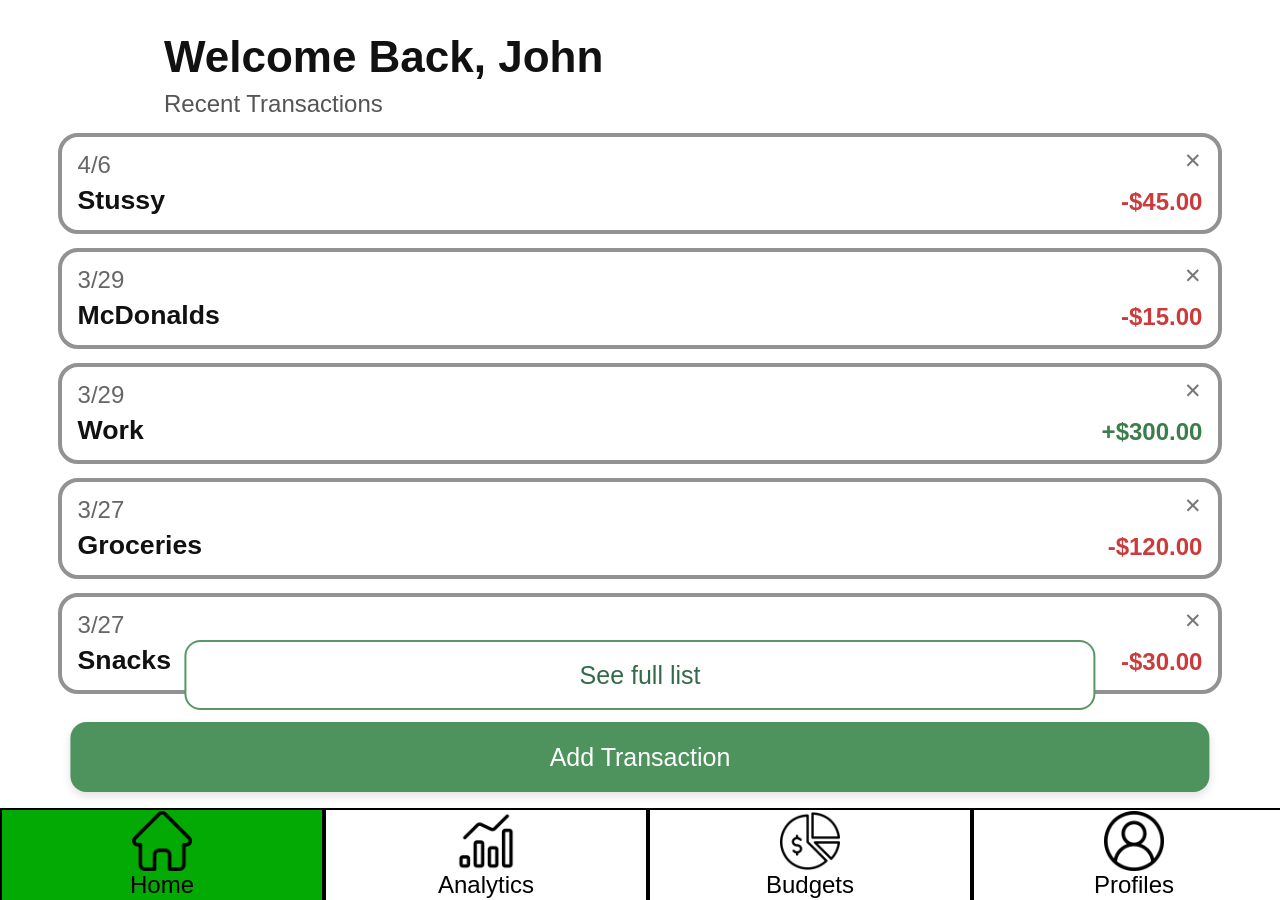
==== commit 0db1c193: "Added Keyboard on screen for transaction page" ====
--- a/index.html
+++ b/index.html
@@ -61,6 +61,10 @@
         <button type="button" id="close_modal">Cancel</button>
       </div>
     </form>
+
+    <div id="keyboardContainerHome" class="home-keyboard-container hidden">
+      <img src="Icon-Images/keyboard.png" alt="On-screen keyboard" class="home-keyboard-image" />
+    </div>
   </dialog>
 
   <dialog id="full_list">
